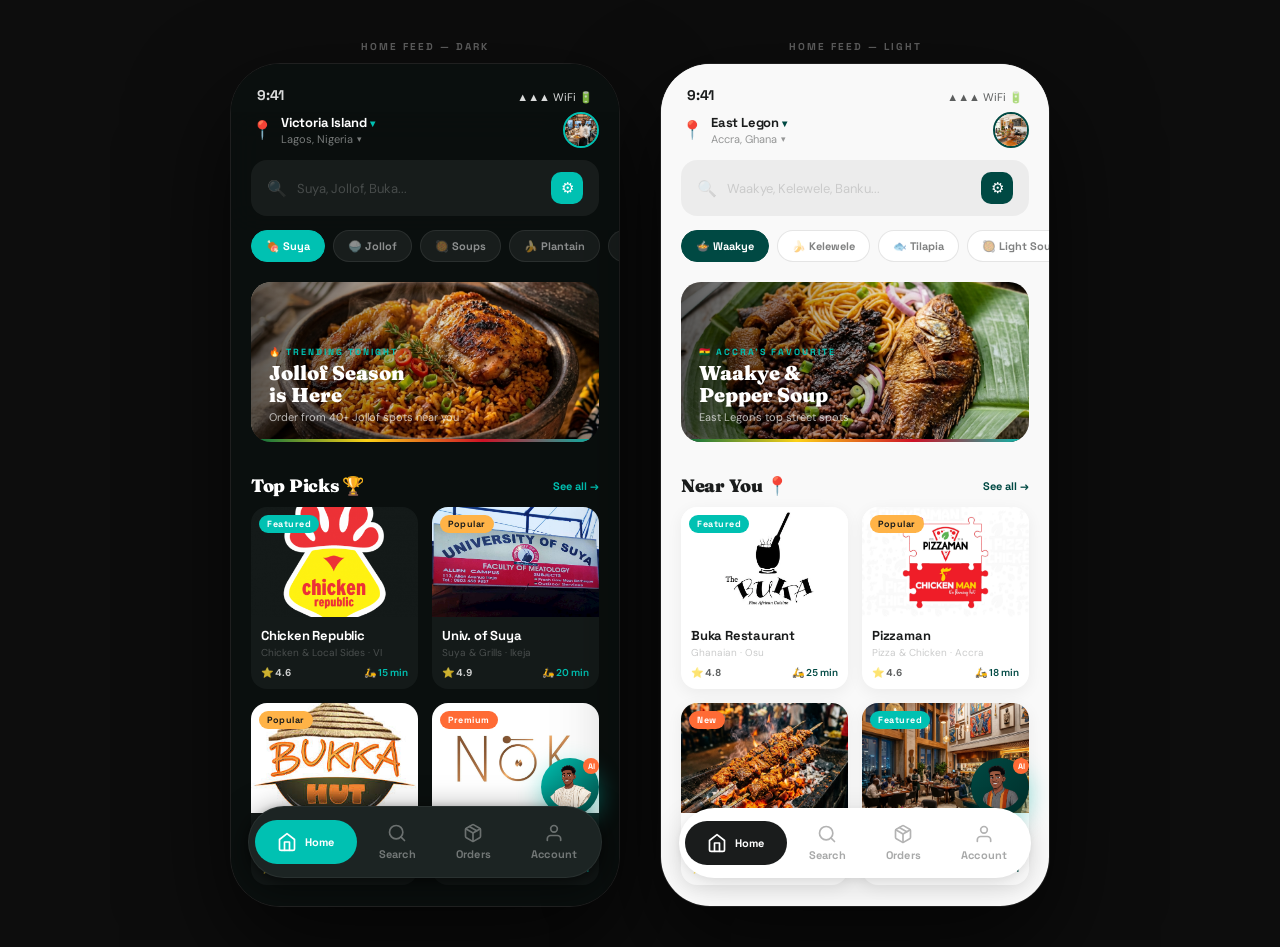
==== app prototype/03_home_feed.html @ f07ca13d "Implement dynamic cart system, real-time rider tracking, and typewriter outfit cross-fade" ====
<!DOCTYPE html>
<html lang="en">
<head>
<meta charset="UTF-8"><meta name="viewport" content="width=device-width,initial-scale=1">
<title>03 – Home Feed</title>
<link href="https://fonts.googleapis.com/css2?family=Fraunces:ital,opsz,wght@1,9..144,700;0,9..144,900&family=DM+Sans:wght@300;400;700&family=Space+Grotesk:wght@500;700&display=swap" rel="stylesheet">
<style>
*{margin:0;padding:0;box-sizing:border-box}
:root{--teal:#00C1B2;--teal-dark:#004943;--orange:#FF6B35;--amber:#FFB347;--ink:#1A1C1C;--cream:#F9F9F9}
body{background:#0d0d0d;display:flex;gap:40px;padding:40px;justify-content:center;flex-wrap:wrap;font-family:'DM Sans',sans-serif}
.col{display:flex;flex-direction:column;align-items:center;gap:10px}
.lbl{font-family:'Space Grotesk',sans-serif;font-size:10px;font-weight:700;letter-spacing:2px;text-transform:uppercase;color:rgba(255,255,255,.35)}
.phone{width:390px;height:844px;border-radius:50px;overflow:hidden;position:relative;flex-shrink:0;border:1.5px solid rgba(255,255,255,.08);box-shadow:0 40px 100px rgba(0,0,0,.7)}

/* Shared inner scroll */
.screen{width:100%;height:100%;overflow-y:auto;overflow-x:hidden;position:relative;scrollbar-width:none}
.screen::-webkit-scrollbar{display:none}

/* Status bar */
.sb{height:48px;display:flex;align-items:flex-end;justify-content:space-between;padding:0 26px 8px;position:sticky;top:0;z-index:50;flex-shrink:0}
.sb-time{font-family:'Space Grotesk',sans-serif;font-size:14px;font-weight:700}
.sb-icons{display:flex;gap:4px;align-items:center;font-size:11px}

/* ── HEADER ── */
.home-header{padding:0 20px 14px;position:sticky;top:48px;z-index:40;backdrop-filter:blur(16px);-webkit-backdrop-filter:blur(16px)}
.loc-row{display:flex;align-items:center;justify-content:space-between}
.loc-left{display:flex;align-items:center;gap:8px}
.loc-pin{font-size:18px}
.loc-area{font-family:'Space Grotesk',sans-serif;font-size:13px;font-weight:700;letter-spacing:-.2px}
.loc-city{font-size:11px;display:flex;align-items:center;gap:4px;margin-top:1px}
.loc-drop{font-size:9px}
.loc-avatar{width:36px;height:36px;border-radius:50%;overflow:hidden;border:2px solid var(--teal)}
.loc-avatar img{width:100%;height:100%;object-fit:cover}

/* Search bar */
.search-bar{display:flex;align-items:center;gap:10px;border-radius:16px;padding:12px 16px;margin-top:12px}
.search-icon{font-size:16px;opacity:.5}
.search-ph{font-size:13px;opacity:.45;flex:1}
.search-filter{width:32px;height:32px;border-radius:10px;display:flex;align-items:center;justify-content:center;font-size:15px}

/* Category chips */
.cat-scroll{display:flex;gap:8px;overflow-x:auto;padding:0 20px 4px;scrollbar-width:none;flex-shrink:0}
.cat-scroll::-webkit-scrollbar{display:none}
.chip{display:flex;align-items:center;gap:6px;padding:8px 14px;border-radius:20px;font-family:'Space Grotesk',sans-serif;font-size:11px;font-weight:700;white-space:nowrap;cursor:pointer;flex-shrink:0;border:1.5px solid transparent}
.chip.active{background:var(--teal);color:#fff;border-color:var(--teal)}

/* Banner hero */
.banner{margin:16px 20px;border-radius:20px;overflow:hidden;position:relative;height:160px}
.banner img{width:100%;height:100%;object-fit:cover}
.banner-overlay{position:absolute;inset:0;background:linear-gradient(to right,rgba(0,0,0,.65) 0%,transparent 70%);display:flex;flex-direction:column;justify-content:flex-end;padding:18px 18px}
.banner-eyebrow{font-family:'Space Grotesk',sans-serif;font-size:9px;font-weight:700;letter-spacing:2px;text-transform:uppercase;color:var(--teal);margin-bottom:4px}
.banner-title{font-family:'Fraunces',Georgia,serif;font-size:20px;font-weight:900;color:#fff;line-height:1.1}
.banner-sub{font-size:11px;color:rgba(255,255,255,.7);margin-top:4px}
.banner-kente{position:absolute;bottom:0;left:0;right:0;height:3px;background:linear-gradient(90deg,#006B3F,#FCD116,#CE1126,#00C1B2)}

/* Section title row */
.sec-row{display:flex;align-items:center;justify-content:space-between;padding:16px 20px 10px}
.sec-title{font-family:'Fraunces',Georgia,serif;font-size:18px;font-weight:900;letter-spacing:-.3px}
.sec-link{font-family:'Space Grotesk',sans-serif;font-size:11px;font-weight:700;color:var(--teal)}

/* Restaurant grid */
.rest-grid{display:grid;grid-template-columns:1fr 1fr;gap:14px;padding:0 20px}
.rest-card{border-radius:16px;overflow:hidden;cursor:pointer}
.rest-img{height:110px;position:relative;overflow:hidden}
.rest-img img{width:100%;height:100%;object-fit:cover;transition:transform .3s}
.rest-badge-pill{position:absolute;top:8px;left:8px;padding:3px 8px;border-radius:10px;font-family:'Space Grotesk',sans-serif;font-size:9px;font-weight:700;letter-spacing:.5px}
.badge-feat{background:var(--teal);color:#fff}
.badge-pop{background:var(--amber);color:#1A1C1C}
.badge-new{background:var(--orange);color:#fff}
.rest-body{padding:10px}
.rest-name{font-family:'Space Grotesk',sans-serif;font-size:13px;font-weight:700;letter-spacing:-.2px}
.rest-meta{font-size:10px;opacity:.5;margin-top:2px;line-height:1.4}
.rest-foot{display:flex;align-items:center;justify-content:space-between;margin-top:6px}
.rest-rating{font-size:10px;font-weight:700}
.rest-eta{font-size:10px;font-weight:600;color:var(--teal)}

/* Roo FAB */
.roo-fab{position:absolute;bottom:90px;right:20px;width:58px;height:58px;border-radius:50%;background:linear-gradient(135deg,var(--teal) 0%,var(--teal-dark) 100%);display:flex;align-items:center;justify-content:center;box-shadow:0 8px 24px rgba(0,193,178,.45);z-index:30;cursor:pointer;animation:fabFloat 3s ease-in-out infinite}
.roo-fab img{width:44px;height:44px;border-radius:50%;object-fit:cover;object-position:top}
.fab-badge{position:absolute;top:0;right:0;width:16px;height:16px;border-radius:50%;background:#FF6B35;font-family:'Space Grotesk',sans-serif;font-size:8px;font-weight:700;color:#fff;display:flex;align-items:center;justify-content:center}
@keyframes fabFloat{0%,100%{transform:translateY(0)}50%{transform:translateY(-5px)}}



/* ── DARK ── */
.dk{background:#0a0f0e}
.dk .sb{background:#0a0f0e;color:rgba(255,255,255,.85)}
.dk .home-header{background:rgba(10,15,14,.9)}
.dk .loc-area{color:#fff}
.dk .loc-city{color:rgba(255,255,255,.45)}
.dk .search-bar{background:rgba(255,255,255,.06)}
.dk .search-ph{color:rgba(255,255,255,.45)}
.dk .search-filter{background:var(--teal)}
.dk .chip{color:rgba(255,255,255,.5);background:rgba(255,255,255,.06);border-color:rgba(255,255,255,.08)}
.dk .chip.active{background:var(--teal);color:#fff;border-color:var(--teal)}
.dk .sec-title{color:#fff}
.dk .rest-card{background:#141a19}
.dk .rest-name{color:#fff}
.dk .rest-meta{color:rgba(255,255,255,.45)}
.dk .rest-rating{color:rgba(255,255,255,.8)}

/* ── LIGHT ── */
.lt{background:var(--cream)}
.lt .sb{background:var(--cream);color:rgba(26,28,28,.85)}
.lt .home-header{background:rgba(249,249,249,.92)}
.lt .loc-area{color:var(--ink)}
.lt .loc-city{color:rgba(26,28,28,.45)}
.lt .search-bar{background:rgba(0,0,0,.04)}
.lt .search-ph{color:rgba(26,28,28,.35)}
.lt .search-filter{background:var(--teal-dark)}
.lt .chip{color:rgba(26,28,28,.55);background:#fff;border-color:rgba(0,0,0,.1)}
.lt .chip.active{background:var(--teal-dark);color:#fff;border-color:var(--teal-dark)}
.lt .sec-title{color:var(--ink)}
.lt .rest-card{background:#fff;box-shadow:0 4px 16px rgba(0,0,0,.06)}
.lt .rest-name{color:var(--ink)}
.lt .rest-rating{color:rgba(26,28,28,.8)}


/* Floating pill nav */
.bottom-nav-wrap{position:sticky;bottom:0;z-index:50;padding:0 20px 28px;display:flex;justify-content:center;pointer-events:none}
.bottom-nav{display:inline-flex;align-items:center;gap:4px;padding:6px;border-radius:60px;pointer-events:all}
.nav-item{display:flex;flex-direction:column;align-items:center;justify-content:center;gap:4px;padding:10px 18px;border-radius:50px;cursor:pointer;transition:all .25s cubic-bezier(.34,1.56,.64,1);min-width:58px;position:relative}
.nav-item.active{flex-direction:row;gap:8px;padding:12px 22px}
.nav-icon{width:20px;height:20px;display:flex;align-items:center;justify-content:center;flex-shrink:0}
.nav-icon img{width:100%;height:100%;object-fit:contain;transition:filter .2s}
.nav-label{font-family:'Space Grotesk',sans-serif;font-size:11px;font-weight:700;letter-spacing:.2px;white-space:nowrap}
.nav-dot{position:absolute;top:5px;right:10px;width:7px;height:7px;border-radius:50%;background:var(--orange,#FF6B35);border:2px solid transparent}
.dk .bottom-nav{background:#1c2423;box-shadow:0 8px 32px rgba(0,0,0,.55),0 2px 8px rgba(0,0,0,.3);border:1px solid rgba(255,255,255,.06)}
.dk .nav-item .nav-icon img{filter:brightness(0) invert(1) opacity(.35)}
.dk .nav-item .nav-label{color:rgba(255,255,255,.38)}
.dk .nav-item.active{background:var(--teal,#00C1B2)}
.dk .nav-item.active .nav-label{color:#fff}
.dk .nav-item.active .nav-icon img{filter:brightness(0) invert(1)}
.dk .nav-dot{border-color:#1c2423}
.lt .bottom-nav{background:#fff;box-shadow:0 8px 32px rgba(0,0,0,.13),0 2px 8px rgba(0,0,0,.06)}
.lt .nav-item .nav-icon img{filter:opacity(.3)}
.lt .nav-item .nav-label{color:rgba(26,28,28,.38)}
.lt .nav-item.active{background:#1A1C1C}
.lt .nav-item.active .nav-label{color:#fff}
.lt .nav-item.active .nav-icon img{filter:brightness(0) invert(1)}

/* Floating Cart Bar */
.feed-cart-bar {
  display: none;
  position: absolute;
  bottom: 160px;
  left: 20px;
  right: 20px;
  padding: 14px 18px;
  background: linear-gradient(135deg, var(--teal) 0%, var(--teal-dark) 100%);
  border-radius: 18px;
  align-items: center;
  justify-content: space-between;
  z-index: 9999;
  cursor: pointer;
  box-shadow: 0 8px 24px rgba(0, 193, 178, 0.4);
}
.lt .feed-cart-bar {
  background: linear-gradient(135deg, var(--teal-dark) 0%, #002e2a 100%);
  box-shadow: 0 8px 24px rgba(0, 73, 67, 0.35);
}
.cart-left {
  display: flex;
  align-items: center;
  gap: 10px;
}
.cart-count {
  width: 24px;
  height: 24px;
  border-radius: 8px;
  background: rgba(255, 255, 255, 0.2);
  display: flex;
  align-items: center;
  justify-content: center;
  font-family: 'Space Grotesk', sans-serif;
  font-size: 11px;
  font-weight: 700;
  color: #fff;
}
.cart-label {
  font-family: 'Space Grotesk', sans-serif;
  font-size: 13px;
  font-weight: 700;
  color: #fff;
}
.cart-price {
  font-family: 'Space Grotesk', sans-serif;
  font-size: 13px;
  font-weight: 700;
  color: #fff;
}
</style>

<style id="mode-style">
    body.app-mode { 
        padding: 0 !important; 
        gap: 0 !important; 
        justify-content: flex-start !important; 
        overflow: hidden !important;
        background: #000 !important;
    }
    body.app-mode .col { display: none !important; width: 390px; height: 844px; }
    body.app-mode.nigeria .col:nth-of-type(1) { display: flex !important; }
    body.app-mode.ghana .col:nth-of-type(2) { display: flex !important; }
    body.app-mode .phone { 
        width: 390px !important; 
        height: 844px !important; 
        border-radius: 0 !important; 
        border: none !important; 
        box-shadow: none !important;
    }
    body.app-mode .lbl { display: none !important; }
</style>
<script>
    window.addEventListener('message', (e) => {
        if (e.data.type === 'setMode') {
            document.body.classList.add('app-mode');
            document.body.classList.remove('nigeria', 'ghana');
            document.body.classList.add(e.data.mode);
        }
    });
    // Default to app mode if inside iframe
    if (window.self !== window.top) {
        document.addEventListener('DOMContentLoaded', () => {
            document.body.classList.add('app-mode');
            let country = localStorage.getItem('deliveroo_country') || 'nigeria';
            document.body.classList.remove('nigeria', 'ghana');
            document.body.classList.add(country);
        });
    }
</script>


<style id="nav-fix-style">
    /* Force the navigation to stay at the bottom of the device frame */
    body.app-mode .bottom-nav-wrap {
        position: fixed !important;
        bottom: 25px !important;
        left: 0 !important;
        right: 0 !important;
        z-index: 10000 !important;
        width: 390px !important;
        margin: 0 auto !important;
        padding: 0 !important;
        display: flex !important;
        justify-content: center !important;
        pointer-events: none !important;
    }
    body.app-mode .bottom-nav {
        pointer-events: auto !important;
        transform: scale(0.95); /* Slight scale down to ensure fit */
    }
    /* Ensure the screen content doesn't get hidden behind the nav */
    body.app-mode .screen {
        padding-bottom: 100px !important;
        height: 844px !important;
        width: 390px !important;
    }
</style>

</head>
<body>

<!-- ── DARK HOME FEED ── -->
<div class="col">
  <div class="lbl">Home Feed — Dark</div>
  <div class="phone">
    <div class="screen dk">
      <!-- Status bar -->
      <div class="sb"><span class="sb-time">9:41</span><div class="sb-icons" style="color:rgba(255,255,255,.85)">▲▲▲ WiFi 🔋</div></div>

      <!-- Header -->
      <div class="home-header">
        <div class="loc-row">
          <div class="loc-left">
            <div class="loc-pin">📍</div>
            <div>
              <div class="loc-area">Victoria Island <span style="color:var(--teal);font-size:10px">▾</span></div>
              <div class="loc-city">Lagos, Nigeria <span class="loc-drop">▾</span></div>
            </div>
          </div>
          <div class="loc-avatar"><img src="../assets/emeka.png" alt="User"></div>
        </div>
        <div class="search-bar">
          <div class="search-icon" style="color:rgba(255,255,255,.5)">🔍</div>
          <div class="search-ph">Suya, Jollof, Buka...</div>
          <div class="search-filter" style="background:var(--teal);color:#fff">⚙</div>
        </div>
      </div>

      <!-- Category chips -->
      <div class="cat-scroll">
        <div class="chip active">🍖 Suya</div>
        <div class="chip">🍚 Jollof</div>
        <div class="chip">🥘 Soups</div>
        <div class="chip">🍌 Plantain</div>
        <div class="chip">🧁 Pastries</div>
        <div class="chip">🥤 Drinks</div>
        <div class="chip">🐟 Seafood</div>
      </div>

      <!-- Hero banner -->
      <div class="banner">
        <img src="../assets/jollof.png" alt="Jollof Rice">
        <div class="banner-overlay">
          <div class="banner-eyebrow">🔥 Trending Tonight</div>
          <div class="banner-title">Jollof Season<br>is Here</div>
          <div class="banner-sub">Order from 40+ Jollof spots near you</div>
        </div>
        <div class="banner-kente"></div>
      </div>

      <!-- Featured restaurants -->
      <div class="sec-row">
        <div class="sec-title" style="color:#fff">Top Picks 🏆</div>
        <div class="sec-link">See all →</div>
      </div>
      <div class="rest-grid">
        <div class="rest-card">
          <div class="rest-img">
            <img src="../assets/Chicken Republic.png" alt="Chicken Republic">
            <div class="rest-badge-pill badge-feat">Featured</div>
          </div>
          <div class="rest-body">
            <div class="rest-name">Chicken Republic</div>
            <div class="rest-meta">Chicken & Local Sides · VI</div>
            <div class="rest-foot">
              <div class="rest-rating" style="color:rgba(255,255,255,.8)">⭐ 4.6</div>
              <div class="rest-eta">🛵 15 min</div>
            </div>
          </div>
        </div>
        <div class="rest-card">
          <div class="rest-img">
            <img src="../assets/university-of-suya.jpg" alt="Suya">
            <div class="rest-badge-pill badge-pop">Popular</div>
          </div>
          <div class="rest-body">
            <div class="rest-name">Univ. of Suya</div>
            <div class="rest-meta">Suya & Grills · Ikeja</div>
            <div class="rest-foot">
              <div class="rest-rating" style="color:rgba(255,255,255,.8)">⭐ 4.9</div>
              <div class="rest-eta">🛵 20 min</div>
            </div>
          </div>
        </div>
        <div class="rest-card">
          <div class="rest-img">
            <img src="../assets/bukka hut.jpg" alt="Bukka Hut">
            <div class="rest-badge-pill badge-pop">Popular</div>
          </div>
          <div class="rest-body">
            <div class="rest-name">Bukka Hut</div>
            <div class="rest-meta">Traditional Nigerian · Lekki</div>
            <div class="rest-foot">
              <div class="rest-rating" style="color:rgba(255,255,255,.8)">⭐ 4.7</div>
              <div class="rest-eta">🛵 22 min</div>
            </div>
          </div>
        </div>
        <div class="rest-card">
          <div class="rest-img">
            <img src="../assets/nok-by-alara.jpg" alt="NOK">
            <div class="rest-badge-pill badge-new">Premium</div>
          </div>
          <div class="rest-body">
            <div class="rest-name">NOK by Alara</div>
            <div class="rest-meta">Modern African · VI</div>
            <div class="rest-foot">
              <div class="rest-rating" style="color:rgba(255,255,255,.8)">⭐ 4.9</div>
              <div class="rest-eta">🛵 30 min</div>
            </div>
          </div>
        </div>
      </div>
      <div style="height:100px"></div>

      <!-- Roo FAB -->
      <div class="roo-fab">
        <img src="../assets/roo-wears/Agbada.png" alt="Roo">
        <div class="fab-badge">AI</div>
      </div>

      <!-- Floating Cart Bar (Nigeria) -->
      <div class="feed-cart-bar" id="cartBarNG">
        <div class="cart-left">
          <div class="cart-count">0</div>
          <div class="cart-label">View Cart</div>
        </div>
        <div class="cart-price">₦ 0</div>
      </div>

      <div class="bottom-nav-wrap">
        <div class="bottom-nav">
          <div class="nav-item active"><div class="nav-icon"><img src="./feather/home.svg" alt="Home"></div><div class="nav-label">Home</div></div>
          <div class="nav-item"><div class="nav-icon"><img src="./feather/search.svg" alt="Search"></div><div class="nav-label">Search</div></div>
          <div class="nav-item"><div class="nav-icon"><img src="./feather/package.svg" alt="Orders"></div><div class="nav-label">Orders</div></div>
          <div class="nav-item"><div class="nav-icon"><img src="./feather/user.svg" alt="Account"></div><div class="nav-label">Account</div></div>
        </div>
      </div>
        </div>
      </div>
    </div>
  </div>
</div>

<!-- ── LIGHT HOME FEED ── -->
<div class="col">
  <div class="lbl">Home Feed — Light</div>
  <div class="phone">
    <div class="screen lt">
      <div class="sb"><span class="sb-time" style="color:var(--ink)">9:41</span><div class="sb-icons" style="color:rgba(26,28,28,.7)">▲▲▲ WiFi 🔋</div></div>

      <div class="home-header" style="background:rgba(249,249,249,.92)">
        <div class="loc-row">
          <div class="loc-left">
            <div class="loc-pin">📍</div>
            <div>
              <div class="loc-area" style="color:var(--ink)">East Legon <span style="color:var(--teal-dark);font-size:10px">▾</span></div>
              <div class="loc-city" style="color:rgba(26,28,28,.45)">Accra, Ghana <span class="loc-drop">▾</span></div>
            </div>
          </div>
          <div class="loc-avatar" style="border-color:var(--teal-dark)"><img src="../assets/akosua.png" alt="User"></div>
        </div>
        <div class="search-bar" style="background:rgba(0,0,0,.05)">
          <div class="search-icon" style="color:rgba(26,28,28,.35)">🔍</div>
          <div class="search-ph" style="color:rgba(26,28,28,.35)">Waakye, Kelewele, Banku...</div>
          <div class="search-filter" style="background:var(--teal-dark);color:#fff">⚙</div>
        </div>
      </div>

      <div class="cat-scroll">
        <div class="chip" style="background:var(--teal-dark);color:#fff;border-color:var(--teal-dark)">🍲 Waakye</div>
        <div class="chip" style="background:#fff;border-color:rgba(0,0,0,.1);color:rgba(26,28,28,.55)">🍌 Kelewele</div>
        <div class="chip" style="background:#fff;border-color:rgba(0,0,0,.1);color:rgba(26,28,28,.55)">🐟 Tilapia</div>
        <div class="chip" style="background:#fff;border-color:rgba(0,0,0,.1);color:rgba(26,28,28,.55)">🥘 Light Soup</div>
        <div class="chip" style="background:#fff;border-color:rgba(0,0,0,.1);color:rgba(26,28,28,.55)">🧁 Chinchinga</div>
      </div>

      <div class="banner">
        <img src="../assets/waakye.png" alt="Waakye">
        <div class="banner-overlay">
          <div class="banner-eyebrow">🇬🇭 Accra's Favourite</div>
          <div class="banner-title">Waakye &<br>Pepper Soup</div>
          <div class="banner-sub">East Legon's top street spots</div>
        </div>
        <div class="banner-kente"></div>
      </div>

      <div class="sec-row">
        <div class="sec-title" style="color:var(--ink)">Near You 📍</div>
        <div class="sec-link" style="color:var(--teal-dark)">See all →</div>
      </div>
      <div class="rest-grid">
        <div class="rest-card" style="box-shadow:0 4px 16px rgba(0,0,0,.06)">
          <div class="rest-img">
            <img src="../assets/The-Buka-Restaurant-696x423.webp" alt="Buka">
            <div class="rest-badge-pill badge-feat">Featured</div>
          </div>
          <div class="rest-body">
            <div class="rest-name" style="color:var(--ink)">Buka Restaurant</div>
            <div class="rest-meta" style="color:rgba(26,28,28,.45)">Ghanaian · Osu</div>
            <div class="rest-foot">
              <div class="rest-rating" style="color:rgba(26,28,28,.7)">⭐ 4.8</div>
              <div class="rest-eta" style="color:var(--teal-dark)">🛵 25 min</div>
            </div>
          </div>
        </div>
        <div class="rest-card" style="box-shadow:0 4px 16px rgba(0,0,0,.06)">
          <div class="rest-img">
            <img src="../assets/pizzaman-chickenman.jpg" alt="Pizzaman">
            <div class="rest-badge-pill badge-pop">Popular</div>
          </div>
          <div class="rest-body">
            <div class="rest-name" style="color:var(--ink)">Pizzaman</div>
            <div class="rest-meta" style="color:rgba(26,28,28,.45)">Pizza & Chicken · Accra</div>
            <div class="rest-foot">
              <div class="rest-rating" style="color:rgba(26,28,28,.7)">⭐ 4.6</div>
              <div class="rest-eta" style="color:var(--teal-dark)">🛵 18 min</div>
            </div>
          </div>
        </div>
        <div class="rest-card" style="box-shadow:0 4px 16px rgba(0,0,0,.06)">
          <div class="rest-img">
            <img src="../assets/suya.png" alt="Suya">
            <div class="rest-badge-pill badge-new">New</div>
          </div>
          <div class="rest-body">
            <div class="rest-name" style="color:var(--ink)">Suya Corner GH</div>
            <div class="rest-meta" style="color:rgba(26,28,28,.45)">Grills & Sides · Labone</div>
            <div class="rest-foot">
              <div class="rest-rating" style="color:rgba(26,28,28,.7)">⭐ 4.7</div>
              <div class="rest-eta" style="color:var(--teal-dark)">🛵 14 min</div>
            </div>
          </div>
        </div>
        <div class="rest-card" style="box-shadow:0 4px 16px rgba(0,0,0,.06)">
          <div class="rest-img">
            <img src="../assets/restaurant.png" alt="Rest">
            <div class="rest-badge-pill badge-feat">Featured</div>
          </div>
          <div class="rest-body">
            <div class="rest-name" style="color:var(--ink)">Nana's Kitchen</div>
            <div class="rest-meta" style="color:rgba(26,28,28,.45)">Home Cooking · Madina</div>
            <div class="rest-foot">
              <div class="rest-rating" style="color:rgba(26,28,28,.7)">⭐ 4.9</div>
              <div class="rest-eta" style="color:var(--teal-dark)">🛵 28 min</div>
            </div>
          </div>
        </div>
      </div>
      <div style="height:100px"></div>

      <!-- Roo FAB light -->
      <div class="roo-fab" style="background:linear-gradient(135deg,var(--teal-dark) 0%,#002e2a 100%)">
        <img src="../assets/roo-wears/Kaftan.png" alt="Roo">
        <div class="fab-badge">AI</div>
      </div>

      <!-- Floating Cart Bar (Ghana) -->
      <div class="feed-cart-bar" id="cartBarGH">
        <div class="cart-left">
          <div class="cart-count">0</div>
          <div class="cart-label">View Cart</div>
        </div>
        <div class="cart-price">GH₵ 0</div>
      </div>

      <div class="bottom-nav-wrap">
        <div class="bottom-nav">
          <div class="nav-item active"><div class="nav-icon"><img src="./feather/home.svg" alt="Home"></div><div class="nav-label">Home</div></div>
          <div class="nav-item"><div class="nav-icon"><img src="./feather/search.svg" alt="Search"></div><div class="nav-label">Search</div></div>
          <div class="nav-item"><div class="nav-icon"><img src="./feather/package.svg" alt="Orders"></div><div class="nav-label">Orders</div></div>
          <div class="nav-item"><div class="nav-icon"><img src="./feather/user.svg" alt="Account"></div><div class="nav-label">Account</div></div>
        </div>
      </div>
        </div>
      </div>
    </div>
  </div>
</div>


<script>
    document.addEventListener('DOMContentLoaded', () => {
        const navigate = (file) => {
            window.parent.postMessage({ type: 'navigate', file: file }, '*');
        };

        // Navigation Mappings
        const selectors = [
            { sel: '.auth-btn, .verify-btn, .otp-input', to: '03_home_feed.html' },
            { sel: '.rest-card, .trending-item', to: '05_restaurant_menu.html' },
            { sel: '.dish-card, .menu-item', to: '06_item_customization.html' },
            { sel: '.add-cart', to: '07_cart_checkout.html' },
            { sel: '.checkout-btn', to: '08_live_tracking.html' },
            { sel: '.roo-fab, .chat-btn', to: '10_roo_chat.html' },
            { sel: '.nav-item:nth-child(1)', to: '03_home_feed.html' },
            { sel: '.nav-item:nth-child(2)', to: '04_search_explore.html' },
            { sel: '.nav-item:nth-child(3)', to: '08_live_tracking.html' },
            { sel: '.nav-item:nth-child(4)', to: '12_profile_settings.html' },
            { sel: '.back-btn', to: '03_home_feed.html' }
        ];

        selectors.forEach(item => {
            document.querySelectorAll(item.sel).forEach(el => {
                el.style.cursor = 'pointer';
                el.addEventListener('click', (e) => {
                    e.preventDefault();
                    navigate(item.to);
                });
            });
        });

        // Cart bar update logic
        function updateCartBar() {
            try {
                const cartData = JSON.parse(localStorage.getItem('deliveroo_cart') || 'null');
                const barNG = document.getElementById('cartBarNG');
                const barGH = document.getElementById('cartBarGH');
                
                if (cartData && cartData.items && cartData.items.length > 0) {
                    const count = cartData.items.reduce((sum, item) => sum + item.quantity, 0);
                    const total = cartData.items.reduce((sum, item) => sum + (item.price * item.quantity), 0);
                    
                    if (barNG) {
                        barNG.style.display = 'flex';
                        barNG.querySelector('.cart-count').innerText = count;
                        barNG.querySelector('.cart-price').innerText = '₦ ' + total.toLocaleString();
                    }
                    if (barGH) {
                        barGH.style.display = 'flex';
                        barGH.querySelector('.cart-count').innerText = count;
                        barGH.querySelector('.cart-price').innerText = 'GH₵ ' + total.toLocaleString();
                    }
                } else {
                    if (barNG) barNG.style.display = 'none';
                    if (barGH) barGH.style.display = 'none';
                }
            } catch (err) {
                console.error(err);
            }
        }
        
        updateCartBar();
        
        // Add click listener to cart bars
        document.querySelectorAll('.feed-cart-bar').forEach(el => {
            el.addEventListener('click', () => {
                navigate('07_cart_checkout.html');
            });
        });
    });
</script>

</body>
</html>
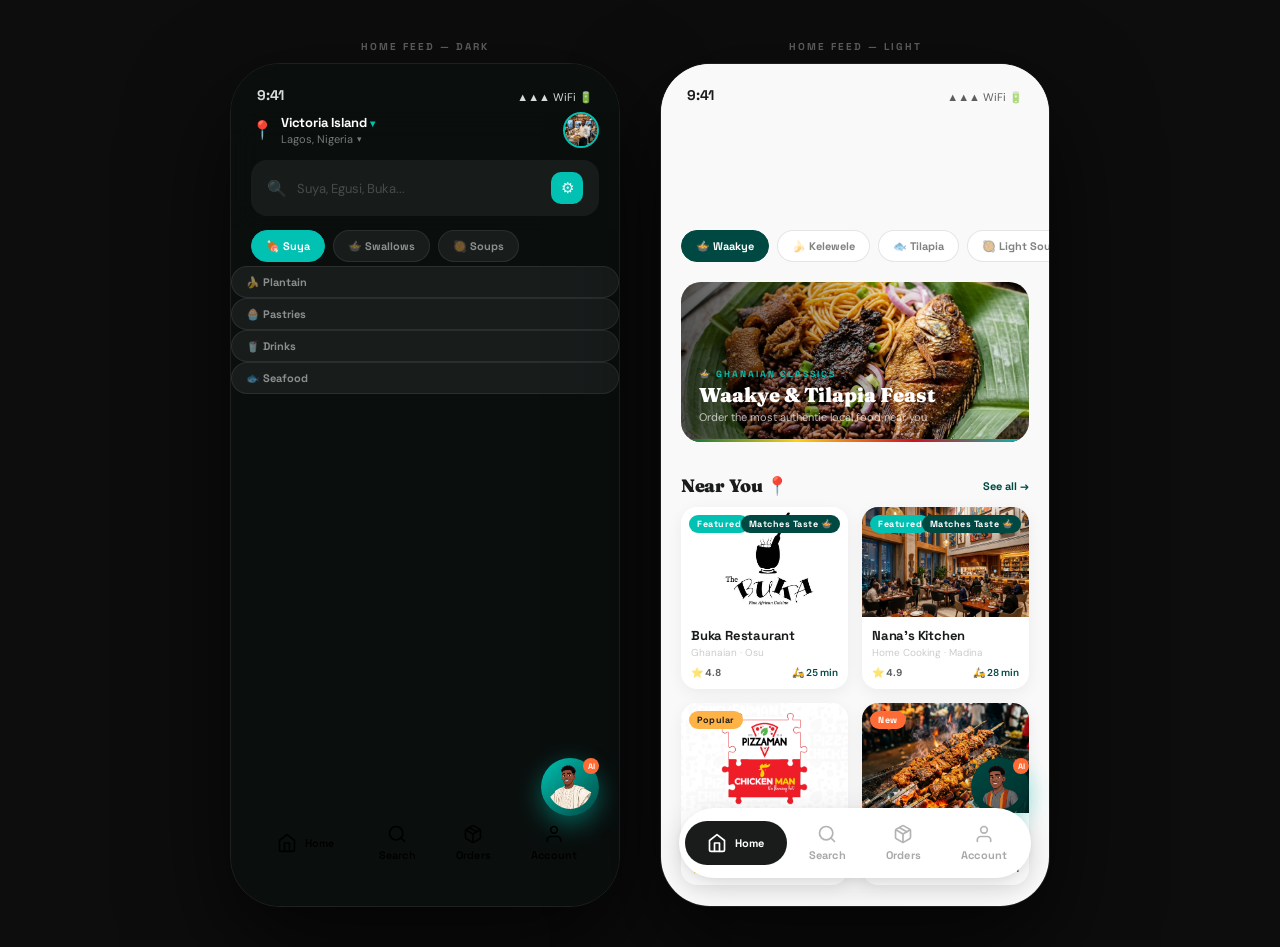
==== commit 253c0430: "Personalize Home Feed based on Taste Profile, replace Jollof rice with Egusi Swallow & Kelewele, and" ====
--- a/app prototype/03_home_feed.html
+++ b/app prototype/03_home_feed.html
@@ -283,7 +283,7 @@
         </div>
         <div class="search-bar">
           <div class="search-icon" style="color:rgba(255,255,255,.5)">🔍</div>
-          <div class="search-ph">Suya, Jollof, Buka...</div>
+          <div class="search-ph">Suya, Egusi, Buka...</div>
           <div class="search-filter" style="background:var(--teal);color:#fff">⚙</div>
         </div>
       </div>
@@ -291,8 +291,8 @@
       <!-- Category chips -->
       <div class="cat-scroll">
         <div class="chip active">🍖 Suya</div>
-        <div class="chip">🍚 Jollof</div>
-        <div class="chip">🥘 Soups</div>
+        <div class="chip">🍲 Swallows</div>
+        <div class="chip">🥘 Soups</div></div>
         <div class="chip">🍌 Plantain</div>
         <div class="chip">🧁 Pastries</div>
         <div class="chip">🥤 Drinks</div>
@@ -301,11 +301,11 @@
 
       <!-- Hero banner -->
       <div class="banner">
-        <img src="../assets/jollof.png" alt="Jollof Rice">
+        <img src="../assets/egusi_soup.png" alt="Swallow Feast">
         <div class="banner-overlay">
-          <div class="banner-eyebrow">🔥 Trending Tonight</div>
-          <div class="banner-title">Jollof Season<br>is Here</div>
-          <div class="banner-sub">Order from 40+ Jollof spots near you</div>
+          <div class="banner-eyebrow">🍲 Swallow Festival</div>
+          <div class="banner-title">Egusi & Swallow Feast</div>
+          <div class="banner-sub">Pounded yam, Amala, and more from Lekki's top spots</div>
         </div>
         <div class="banner-kente"></div>
       </div>
@@ -546,6 +546,186 @@
         const navigate = (file) => {
             window.parent.postMessage({ type: 'navigate', file: file }, '*');
         };
+
+        // Taste Personalization logic
+        function applyTastePersonalization() {
+            const preference = localStorage.getItem('deliveroo_food_preference') || 'traditional';
+            
+            // Nigeria Personalization
+            const dkBanner = document.querySelector('.dk .banner');
+            if (dkBanner) {
+                const img = dkBanner.querySelector('img');
+                const eyebrow = dkBanner.querySelector('.banner-eyebrow');
+                const title = dkBanner.querySelector('.banner-title');
+                const sub = dkBanner.querySelector('.banner-sub');
+                
+                if (preference === 'traditional') {
+                    img.src = '../assets/egusi_soup.png';
+                    eyebrow.innerText = '🍲 Swallow Festival';
+                    title.innerHTML = 'Egusi & Swallow Feast';
+                    sub.innerText = 'Pounded yam, Amala, and more from Lekki\'s top spots';
+                } else if (preference === 'spicy') {
+                    img.src = '../assets/suya.png';
+                    eyebrow.innerText = '🔥 Late Night Spice';
+                    title.innerHTML = 'Suya & Grills Night';
+                    sub.innerText = 'Get 10% off your favorite peppered meat grills';
+                } else if (preference === 'fastfood') {
+                    img.src = '../assets/Chicken Republic.png';
+                    eyebrow.innerText = '⚡ Quick Cravings';
+                    title.innerHTML = 'Mega Chicken Feast';
+                    sub.innerText = 'Fast delivery from local top chicken spots';
+                }
+            }
+
+            // Ghana Personalization
+            const ltBanner = document.querySelector('.lt .banner');
+            if (ltBanner) {
+                const img = ltBanner.querySelector('img');
+                const eyebrow = ltBanner.querySelector('.banner-eyebrow');
+                const title = ltBanner.querySelector('.banner-title');
+                const sub = ltBanner.querySelector('.banner-sub');
+                
+                if (preference === 'traditional') {
+                    img.src = '../assets/waakye.png';
+                    eyebrow.innerText = '🍲 Ghanaian Classics';
+                    title.innerHTML = 'Waakye & Tilapia Feast';
+                    sub.innerText = 'Order the most authentic local food near you';
+                } else if (preference === 'spicy') {
+                    img.src = '../assets/kelewele.png';
+                    eyebrow.innerText = '🔥 Sweet & Spicy';
+                    title.innerHTML = 'Kelewele & Grills Fest';
+                    sub.innerText = 'Perfect night snacks with roasted peanuts';
+                } else if (preference === 'fastfood') {
+                    img.src = '../assets/pizzaman-chickenman.jpg';
+                    eyebrow.innerText = '⚡ Late Night Cravings';
+                    title.innerHTML = 'Pizzaman Chicken Feast';
+                    sub.innerText = 'Best deals on pizza and fried chicken';
+                }
+            }
+
+            // Reorder restaurant cards
+            // Nigeria Grid
+            const dkGrid = document.querySelector('.dk .rest-grid');
+            if (dkGrid) {
+                const cards = Array.from(dkGrid.querySelectorAll('.rest-card'));
+                const mapping = {
+                    'Chicken Republic': 'fastfood',
+                    'Univ. of Suya': 'spicy',
+                    'Bukka Hut': 'traditional',
+                    'NOK by Alara': 'traditional'
+                };
+                
+                // Clear old taste badges
+                cards.forEach(card => {
+                    const badge = card.querySelector('.badge-pref-taste');
+                    if (badge) badge.remove();
+                });
+
+                // Sort cards
+                cards.sort((a, b) => {
+                    const nameA = a.querySelector('.rest-name').innerText.trim();
+                    const nameB = b.querySelector('.rest-name').innerText.trim();
+                    const catA = mapping[nameA] || '';
+                    const catB = mapping[nameB] || '';
+                    
+                    if (catA === preference && catB !== preference) return -1;
+                    if (catA !== preference && catB === preference) return 1;
+                    return 0;
+                });
+
+                // Append matching badge to preferred cards
+                cards.forEach(card => {
+                    const name = card.querySelector('.rest-name').innerText.trim();
+                    const cat = mapping[name] || '';
+                    if (cat === preference) {
+                        const imgDiv = card.querySelector('.rest-img');
+                        if (imgDiv) {
+                            const badge = document.createElement('div');
+                            badge.className = 'rest-badge-pill badge-pref-taste';
+                            badge.style.right = '8px';
+                            badge.style.left = 'auto';
+                            badge.style.background = 'var(--teal)';
+                            badge.style.color = '#fff';
+                            badge.style.position = 'absolute';
+                            badge.style.top = '8px';
+                            badge.style.padding = '3px 8px';
+                            badge.style.borderRadius = '10px';
+                            badge.style.fontFamily = "'Space Grotesk', sans-serif";
+                            badge.style.fontSize = '9px';
+                            badge.style.fontWeight = '700';
+                            badge.style.letterSpacing = '0.5px';
+                            
+                            const icon = preference === 'traditional' ? '🍲' : (preference === 'spicy' ? '🌶️' : '🍗');
+                            badge.innerText = `Matches Taste ${icon}`;
+                            imgDiv.appendChild(badge);
+                        }
+                    }
+                    dkGrid.appendChild(card);
+                });
+            }
+
+            // Ghana Grid
+            const ltGrid = document.querySelector('.lt .rest-grid');
+            if (ltGrid) {
+                const cards = Array.from(ltGrid.querySelectorAll('.rest-card'));
+                const mapping = {
+                    'Buka Restaurant': 'traditional',
+                    'Pizzaman': 'fastfood',
+                    'Suya Corner GH': 'spicy',
+                    'Nana\'s Kitchen': 'traditional'
+                };
+
+                // Clear old taste badges
+                cards.forEach(card => {
+                    const badge = card.querySelector('.badge-pref-taste');
+                    if (badge) badge.remove();
+                });
+
+                // Sort cards
+                cards.sort((a, b) => {
+                    const nameA = a.querySelector('.rest-name').innerText.trim();
+                    const nameB = b.querySelector('.rest-name').innerText.trim();
+                    const catA = mapping[nameA] || '';
+                    const catB = mapping[nameB] || '';
+                    
+                    if (catA === preference && catB !== preference) return -1;
+                    if (catA !== preference && catB === preference) return 1;
+                    return 0;
+                });
+
+                // Append matching badge to preferred cards
+                cards.forEach(card => {
+                    const name = card.querySelector('.rest-name').innerText.trim();
+                    const cat = mapping[name] || '';
+                    if (cat === preference) {
+                        const imgDiv = card.querySelector('.rest-img');
+                        if (imgDiv) {
+                            const badge = document.createElement('div');
+                            badge.className = 'rest-badge-pill badge-pref-taste';
+                            badge.style.right = '8px';
+                            badge.style.left = 'auto';
+                            badge.style.background = 'var(--teal-dark)';
+                            badge.style.color = '#fff';
+                            badge.style.position = 'absolute';
+                            badge.style.top = '8px';
+                            badge.style.padding = '3px 8px';
+                            badge.style.borderRadius = '10px';
+                            badge.style.fontFamily = "'Space Grotesk', sans-serif";
+                            badge.style.fontSize = '9px';
+                            badge.style.fontWeight = '700';
+                            badge.style.letterSpacing = '0.5px';
+                            
+                            const icon = preference === 'traditional' ? '🍲' : (preference === 'spicy' ? '🌶️' : '🍗');
+                            badge.innerText = `Matches Taste ${icon}`;
+                            imgDiv.appendChild(badge);
+                        }
+                    }
+                    ltGrid.appendChild(card);
+                });
+            }
+        }
+
+        applyTastePersonalization();
 
         // Navigation Mappings
         const selectors = [
